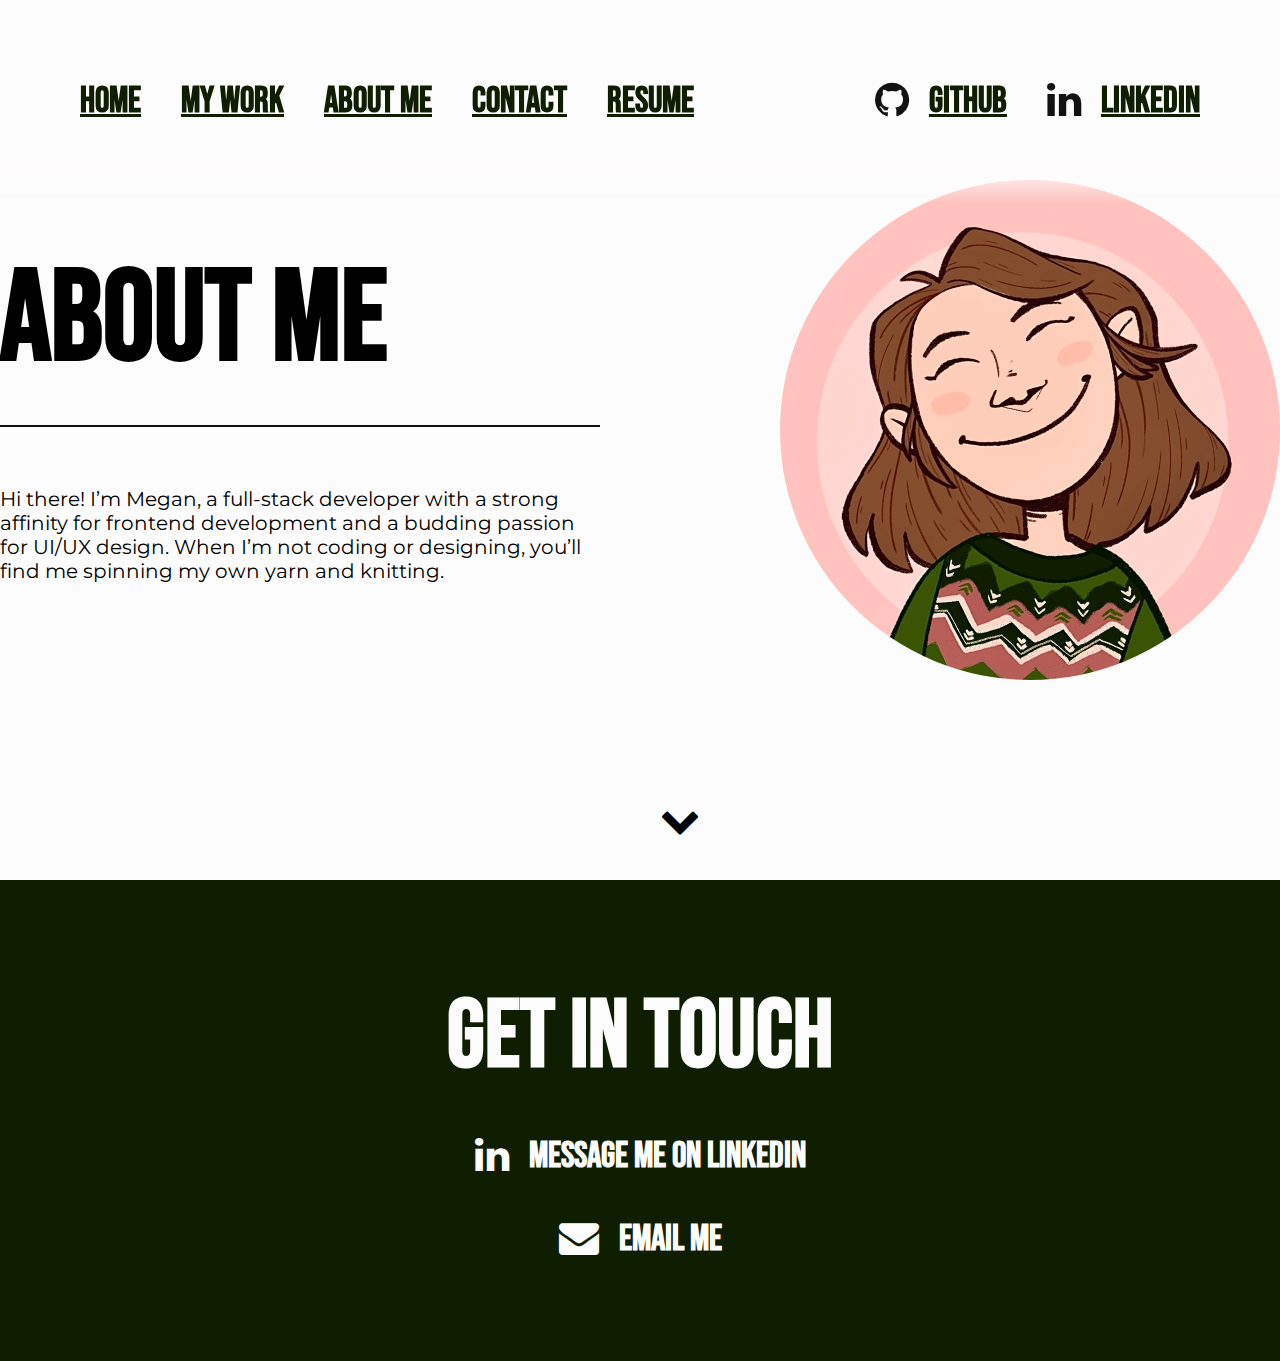
==== about.html @ 3564743a "get pages set up" ====
<!DOCTYPE html>
    <head>
        <link rel="preconnect" href="https://fonts.googleapis.com">
        <link rel="preconnect" href="https://fonts.gstatic.com" crossorigin>
        <link href="https://fonts.googleapis.com/css2?family=Bebas+Neue&family=Montserrat&display=swap" rel="stylesheet">
        <link href="./css/style.css" rel="stylesheet">
        <link rel="stylesheet" href="https://cdnjs.cloudflare.com/ajax/libs/font-awesome/4.7.0/css/font-awesome.min.css">
    </head>
    <body>
        <nav>
            <ul class="tabNav">
                <li><a href="./index.html"><h4>Home</h4></a></li>
                <li><a href="./work.html"><h4>My Work</h4></a></li>
                <li><a href="./about.html" class="currentPage"><h4>About Me</h4></a></li>
                <li><a href="./contact.html"><h4>Contact</h4></a></li>
                <li><a href="./docs/Megan McClure Resume.pdf"><h4>Resume</h4></a></li>
            </ul>
            <ul class="navSocials">
                <li>
                    <i id="githubIcon" class="fa fa-brands fa-github"></i>
                    <a href="https://github.com/meganemcclure"><h4>GitHub</h4></a>
                </li>
                <li>
                    <i id="linkedinIcon" class="fa fa-brands fa-linkedin"></i>
                    <a href="https://www.linkedin.com/in/megan-mcclure-2216391a3/"><h4>LinkedIn</h4></a>
                </li>
            </ul>
        </nav>

        <div class="heroSection">
            <span>
                <h1>About Me</h1>
                <div class="dividerLine"></div>
                <p>
                    Hi there! I’m Megan, a full-stack developer with a strong affinity for frontend development 
                    and a budding passion for UI/UX design. When I’m not coding or designing, you’ll find me 
                    spinning my own yarn and knitting.
                </p>
            </span>
            <img src="./images/IMG_0099 (5).jpg" />
        </div>

        <div class="downIconContainer"><i id="downIcon" class="fa fa-solid fa-chevron-down"></i></div>
    </body>
    <footer>
        <h2>get in touch</h2>
        <span class="footerSocials">
            <i id="linkedinIconFooter" class="fa fa-brands fa-linkedin"></i>
            <h4>message me on linkedin</h4>
        </span>
        <span class="footerSocials">
            <i id="emailLogoFooter" class="fa fa-solid fa-envelope"></i>
            <h4>email me</h4>
        </span>
    </footer>
</html>
---- css/style.css ----
/* GLOBAL STYLING */
:root {
    --darkGrey: #131212;
    --offWhite: #FDFCFC;
    --lightPink: #FFD5D0;
    --darkGreen: #0F1D01;
    --lightGreen: #32724D;
    --transparentOffWhite: #FDFCFC00;
}

html {
    height: 100%;
    width: 100%;
    background-color: var(--offWhite);
}

html, body {
    padding: 0;
    margin: 0;
}

h1 {
    font-family: 'Bebas Neue', sans-serif;
    font-size: 128px;
    text-transform: capitalize;
    line-height: 1em;
    margin: 0px;
}

h2 {
    font-family: 'Bebas Neue', sans-serif;
    font-size: 96px;
    text-transform: capitalize;
    margin: 0px;
}

h3 {
    font-family: 'Bebas Neue', sans-serif;
    font-size: 48px;
    text-transform: capitalize;
    margin: 0px;
}

h4 {
    font-family: 'Bebas Neue', sans-serif;
    font-size: 36px;
    text-transform: capitalize;
    margin: 0px;
}

h5 {
    font-family: 'Bebas Neue', sans-serif;
    font-size: 32px;
    text-transform: capitalize;
    margin: 0px;
}

p {
    font-family: 'Montserrat', sans-serif;
    font-size: 20px;
}

a {
    font-family: 'Montserrat', sans-serif;
    font-size: 20px;
    text-decoration: underline;
    color: var(--darkGreen);
}

/* NAVBAR STYLING */
nav {
    background: linear-gradient(180deg, var(--offWhite), 90%, var(--transparentOffWhite));
    position: fixed;
    top: 0;
    display: flex;
    justify-content: space-between;
    width: 100%;
}

nav ul {
    padding: 0;
    margin: 80px;
    list-style: none;
    display: flex;
    gap: 40px;
}

nav ul li h4:hover {
    text-decoration: underline;
    cursor: pointer;
}

.navSocials li {
    display: flex;
    column-gap: 20px;
    align-items: flex-start;
    justify-content: center;
}

#githubIcon, #linkedinIcon {
    font-size: 40px;
    color: var(--darkGrey);
}

/* HERO STYLING */

.heroSection {
    height: calc(100vh - 240px);
    padding-top: 100px;
    width: 100vw;
    display: flex;
    column-gap: 180px;
    justify-content: center;
    align-items: center;
}

.heroSection span {
    display: flex;
    flex-direction: column;
    justify-content: center;
    align-items: flex-start;
    row-gap: 40px;
    max-width: 800px;
}

.dividerLine {
    height: 2px;
    width: 100%;
    background-color: var(--darkGrey);
}

.heroSection img {
    height: 500px;
    width: 500px;
    border-radius: 500px;
}

.downIconContainer {
    width: 100%;
    /* position: fixed; */
    /* bottom: 0; */
    display: flex;
    justify-content: center;
    align-items: center;
    padding: 40px;
}

#downIcon {
    font-size: 40px;
}

/* CONTENT SECTION STYLING */
.contentSection {
    margin: 210px;
    display: flex;
    flex-direction: column;
    row-gap: 80px;
}

.caseStudySection {
    display: flex;
    column-gap: 80px;
}

.caseStudySection img {
    width: 40%;
    object-fit: cover;
}

.devWorkSection {
    display: flex;
    align-items: center;
    column-gap: 80px;
    padding-top: 80px;
}

#githubIconBody {
    font-size: 600px;
    color: var(--darkGrey);
}

/* FOOTER STYLING */
footer {
    background-color: var(--darkGreen);
    color: var(--offWhite);
    display: flex;
    flex-direction: column;
    align-items: center;
    justify-content: center;
    row-gap: 40px;
    padding: 100px;
}

footer span h4:hover {
    text-decoration: underline;
    cursor: pointer;
}

.footerSocials {
    display: flex;
    column-gap: 20px;
    align-items: flex-start;
    justify-content: center;
}

#linkedinIconFooter, #emailLogoFooter {
    font-size: 40px;
    color: var(--offWhite);
}
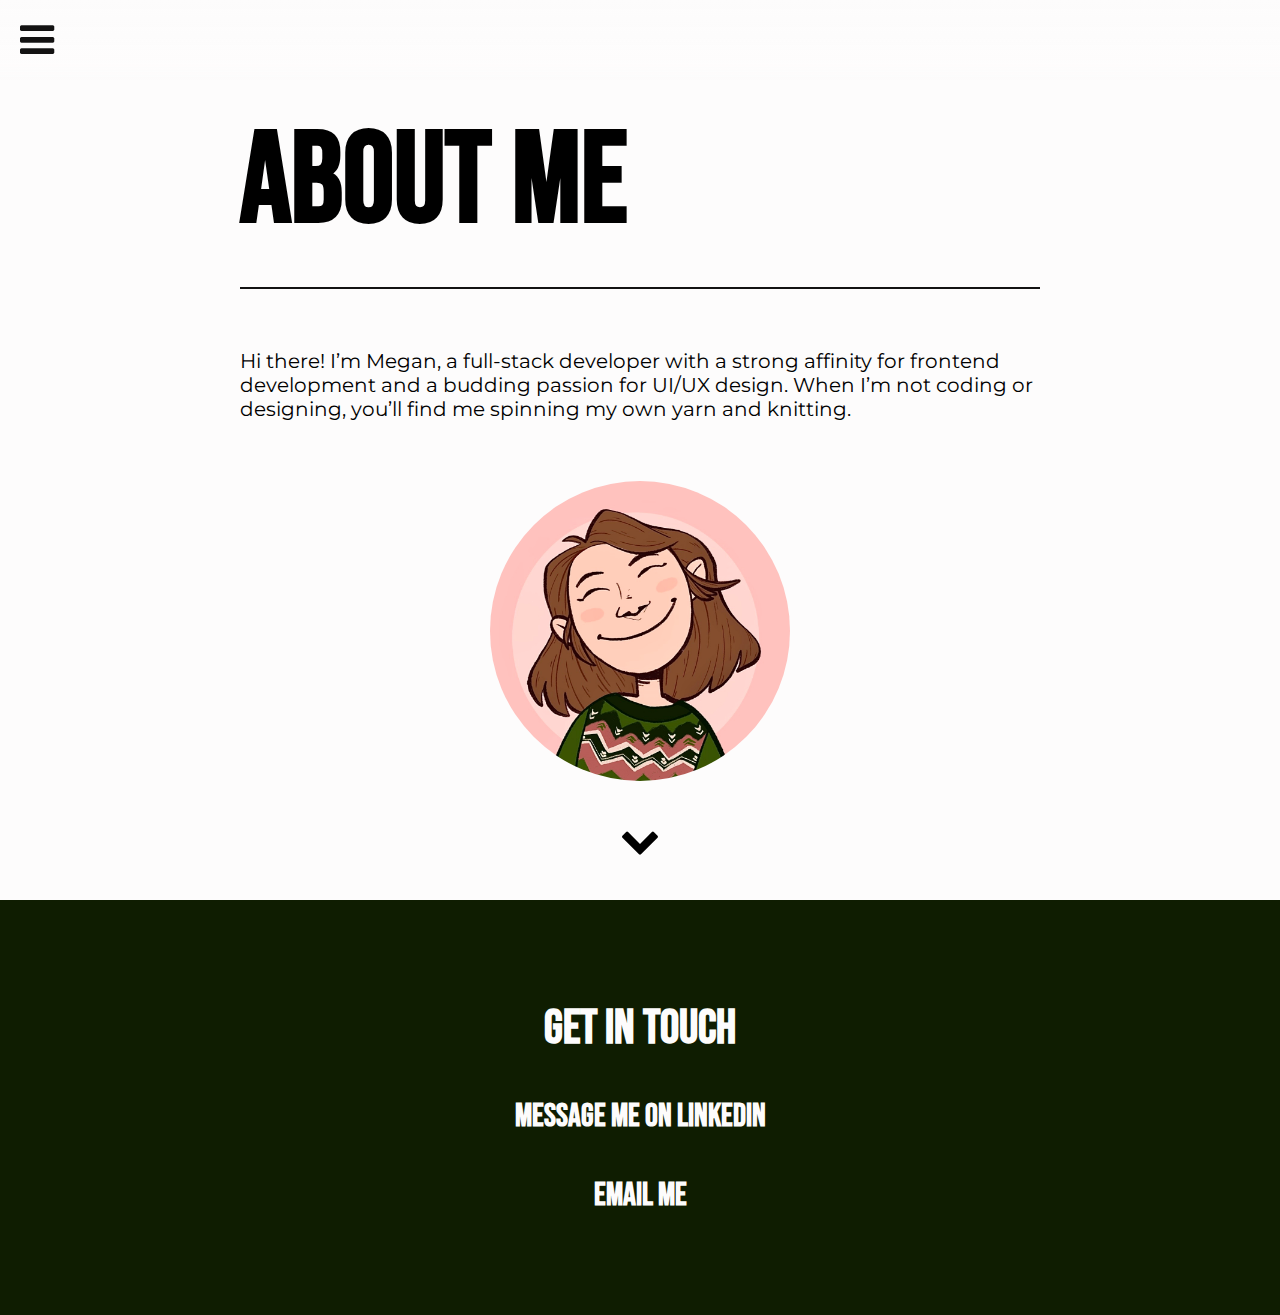
==== commit 3fd9542d: "make work page responsive" ====
--- a/about.html
+++ b/about.html
@@ -8,6 +8,7 @@
     </head>
     <body>
         <nav>
+            <i id="hamburgerMenuIcon" class="fa fa-solid fa-bars"></i>
             <ul class="tabNav">
                 <li><a href="./index.html"><h4>Home</h4></a></li>
                 <li><a href="./work.html"><h4>My Work</h4></a></li>
@@ -43,14 +44,24 @@
         <div class="downIconContainer"><i id="downIcon" class="fa fa-solid fa-chevron-down"></i></div>
     </body>
     <footer>
-        <h2>get in touch</h2>
-        <span class="footerSocials">
+        <!-- desktop footer content -->
+        <h2 class="desktop">get in touch</h2>
+        <span class="footerSocials desktop">
             <i id="linkedinIconFooter" class="fa fa-brands fa-linkedin"></i>
             <h4>message me on linkedin</h4>
         </span>
-        <span class="footerSocials">
+        <span class="footerSocials desktop">
             <i id="emailLogoFooter" class="fa fa-solid fa-envelope"></i>
             <h4>email me</h4>
         </span>
+
+        <!-- tablet/mobile footer content -->
+        <h3 class="mobile">get in touch</h3>
+        <span class="footerSocials mobile">
+            <h5>message me on linkedin</h5>
+        </span>
+        <span class="footerSocials mobile">
+            <h5>email me</h5>
+        </span>
     </footer>
 </html>--- a/css/style.css
+++ b/css/style.css
@@ -77,6 +77,10 @@
     width: 100%;
 }
 
+#hamburgerMenuIcon {
+    display:none;
+}
+
 nav ul {
     padding: 0;
     margin: 80px;
@@ -90,6 +94,15 @@
     cursor: pointer;
 }
 
+nav ul li a {
+    text-decoration: none;
+    color: var(--darkGrey);
+}
+
+.currentPage {
+    text-decoration: underline;
+}
+
 .navSocials li {
     display: flex;
     column-gap: 20px;
@@ -105,13 +118,12 @@
 /* HERO STYLING */
 
 .heroSection {
-    height: calc(100vh - 240px);
-    padding-top: 100px;
-    width: 100vw;
+    height: calc(100vh - 160px);
     display: flex;
     column-gap: 180px;
     justify-content: center;
     align-items: center;
+    padding: 80px;
 }
 
 .heroSection span {
@@ -136,47 +148,68 @@
 }
 
 .downIconContainer {
-    width: 100%;
-    /* position: fixed; */
-    /* bottom: 0; */
+    width: 100vw;
     display: flex;
     justify-content: center;
     align-items: center;
-    padding: 40px;
+    padding: 40px 0px;
+    position: fixed;
+    bottom: 0px;
 }
 
 #downIcon {
     font-size: 40px;
-}
-
-/* CONTENT SECTION STYLING */
-.contentSection {
-    margin: 210px;
-    display: flex;
-    flex-direction: column;
-    row-gap: 80px;
-}
-
-.caseStudySection {
-    display: flex;
-    column-gap: 80px;
-}
-
-.caseStudySection img {
-    width: 40%;
-    object-fit: cover;
-}
-
-.devWorkSection {
-    display: flex;
-    align-items: center;
-    column-gap: 80px;
-    padding-top: 80px;
-}
-
-#githubIconBody {
-    font-size: 600px;
-    color: var(--darkGrey);
+    animation: bounceAnimation 1s infinite;
+}
+
+@keyframes bounceAnimation {
+    from {
+        margin-bottom: 0px;
+    }
+
+    50% {
+        margin-bottom: 7px;
+    }
+
+    to {
+        margin-bottom: 0px;
+    }
+}
+
+/* tablet */
+@media only screen and (max-width: 1280px) {
+    #hamburgerMenuIcon {
+        display: inline-block;
+        font-size: 40px;
+        color: var(--darkGrey);
+        margin: 20px;
+    }
+
+    nav ul {
+        display: none;
+    }
+
+    .heroSection {
+        height: calc(100vh - 80px);
+        flex-direction: column;
+        gap: 40px;
+        padding: 40px;
+    }
+    .heroSection img {
+        height: 300px;
+        width: 300px;
+    }
+}
+
+/* mobile */
+@media only screen and (max-width: 414px) {
+    .heroSection {
+        padding: 40px 20px;
+    }
+    .heroSection img {
+        height: 200px;
+        width: 200px;
+    }
 }
 
 /* FOOTER STYLING */
@@ -189,6 +222,7 @@
     justify-content: center;
     row-gap: 40px;
     padding: 100px;
+    text-align: center;
 }
 
 footer span h4:hover {
@@ -206,4 +240,22 @@
 #linkedinIconFooter, #emailLogoFooter {
     font-size: 40px;
     color: var(--offWhite);
+}
+
+.mobile {
+    display: none;
+}
+
+/* tablet */
+@media only screen and (max-width: 1280px) {
+    .desktop {
+        display: none;
+    }
+
+    .mobile {
+        display: flex;
+        column-gap: 20px;
+        align-items: flex-start;
+        justify-content: center;
+    }
 }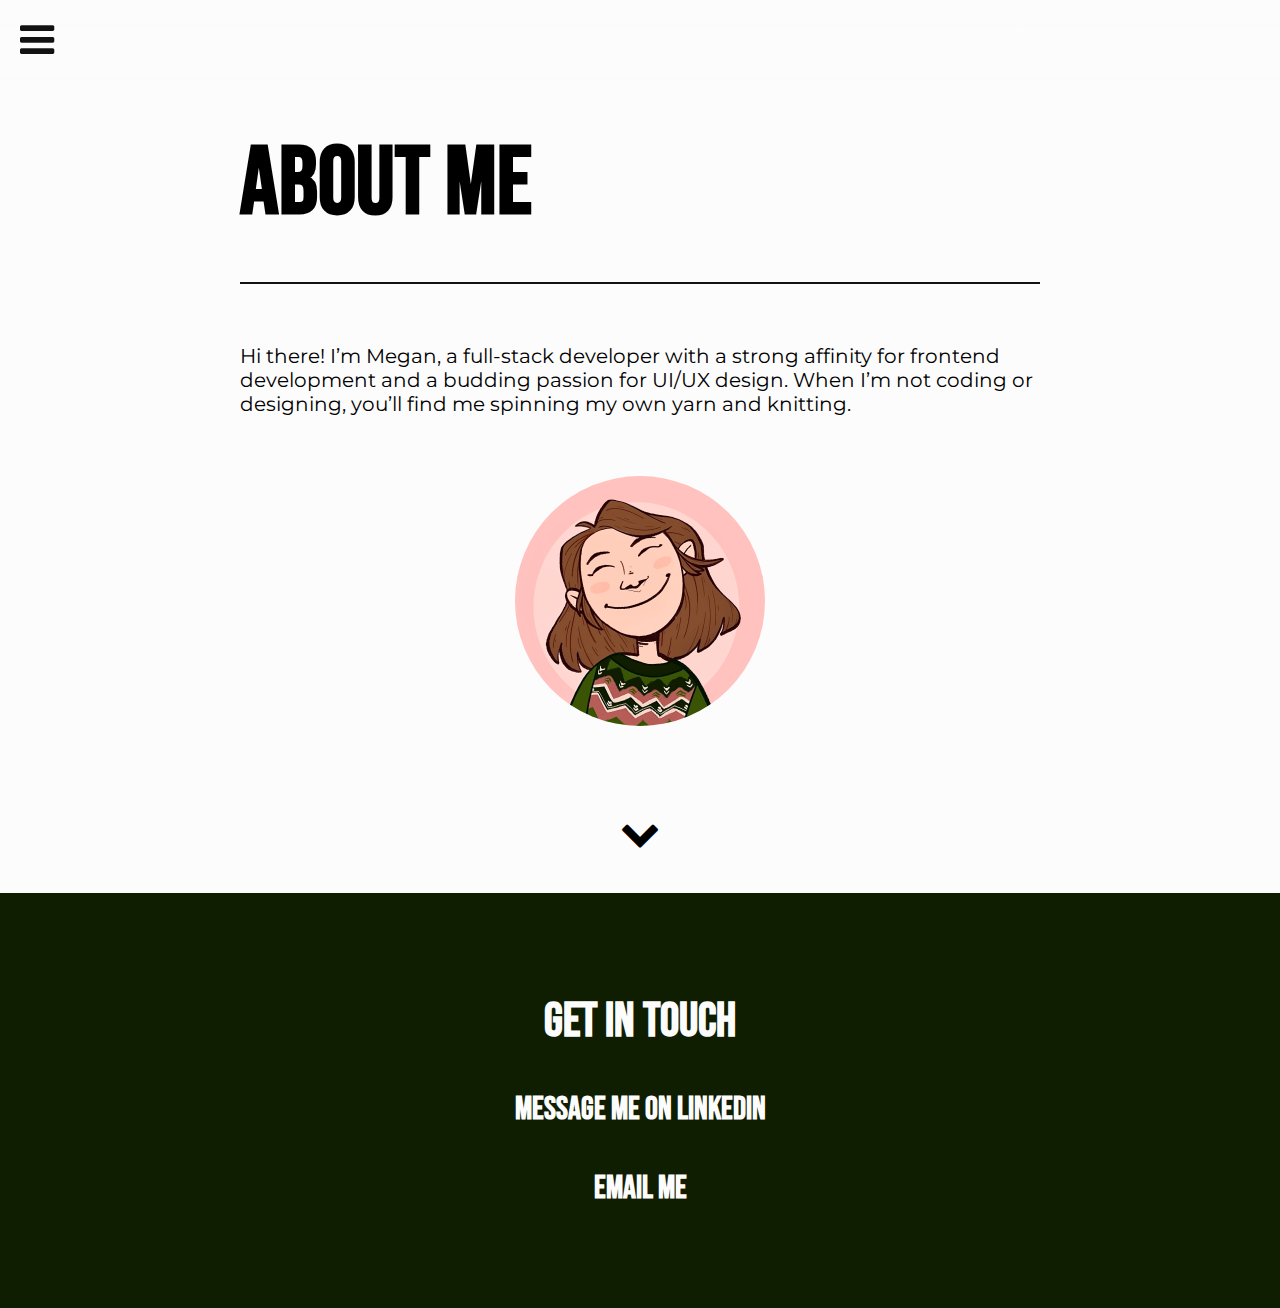
==== commit 4328594a: "dynamic headers" ====
--- a/about.html
+++ b/about.html
@@ -30,7 +30,9 @@
 
         <div class="heroSection">
             <span>
-                <h1>About Me</h1>
+                <h1 class="desktopTitle">About Me</h1>
+                <h2 class="tabletTitle">About Me</h2>
+                <h3 class="mobileTitle">About Me</h3>
                 <div class="dividerLine"></div>
                 <p>
                     Hi there! I’m Megan, a full-stack developer with a strong affinity for frontend development 
@@ -45,7 +47,7 @@
     </body>
     <footer>
         <!-- desktop footer content -->
-        <h2 class="desktop">get in touch</h2>
+        <h1 class="desktopTitle">get in touch</h1>
         <span class="footerSocials desktop">
             <i id="linkedinIconFooter" class="fa fa-brands fa-linkedin"></i>
             <h4>message me on linkedin</h4>
--- a/css/style.css
+++ b/css/style.css
@@ -118,12 +118,14 @@
 /* HERO STYLING */
 
 .heroSection {
-    height: calc(100vh - 160px);
+    /* view height - top nav height - bottom arrow height */
+    height: calc(100vh - 200px - 127px);
     display: flex;
     column-gap: 180px;
     justify-content: center;
     align-items: center;
-    padding: 80px;
+    padding: 0px 80px;
+    margin: 200px 0px 0px 0px;
 }
 
 .heroSection span {
@@ -133,6 +135,18 @@
     align-items: flex-start;
     row-gap: 40px;
     max-width: 800px;
+}
+
+.desktopTitle {
+    display: inline-block;
+}
+
+.tabletTitle {
+    display: none;
+}
+
+.mobileTitle {
+    display: none;
 }
 
 .dividerLine {
@@ -148,12 +162,11 @@
 }
 
 .downIconContainer {
-    width: 100vw;
+    width: 100%;
     display: flex;
     justify-content: center;
     align-items: center;
     padding: 40px 0px;
-    position: fixed;
     bottom: 0px;
 }
 
@@ -162,16 +175,23 @@
     animation: bounceAnimation 1s infinite;
 }
 
+.workInProgress {
+    text-align: center;
+}
+
 @keyframes bounceAnimation {
     from {
+        margin-top: 7px;
         margin-bottom: 0px;
     }
 
     50% {
+        margin-top: 0px;
         margin-bottom: 7px;
     }
 
     to {
+        margin-top: 7px;
         margin-bottom: 0px;
     }
 }
@@ -190,25 +210,53 @@
     }
 
     .heroSection {
-        height: calc(100vh - 80px);
+        height: calc(100vh - 80px - 127px);
         flex-direction: column;
         gap: 40px;
-        padding: 40px;
-    }
+        padding: 0px 40px;
+        margin: 80px 0px 0px 0px;
+    }
+
     .heroSection img {
-        height: 300px;
-        width: 300px;
+        height: 250px;
+        width: 250px;
+    }
+
+    .desktopTitle {
+        display: none;
+    }
+
+    .tabletTitle {
+        display: inline-block;
+    }
+
+    .mobileTitle {
+        display: none;
     }
 }
 
 /* mobile */
 @media only screen and (max-width: 414px) {
     .heroSection {
-        padding: 40px 20px;
-    }
+        height: calc(100vh - 80px - 127px);
+        padding: 0px 20px;
+    }
+
     .heroSection img {
         height: 200px;
         width: 200px;
+    }
+
+    .desktopTitle {
+        display: none;
+    }
+
+    .tabletTitle {
+        display: none;
+    }
+
+    .mobileTitle {
+        display: inline-block;
     }
 }
 
